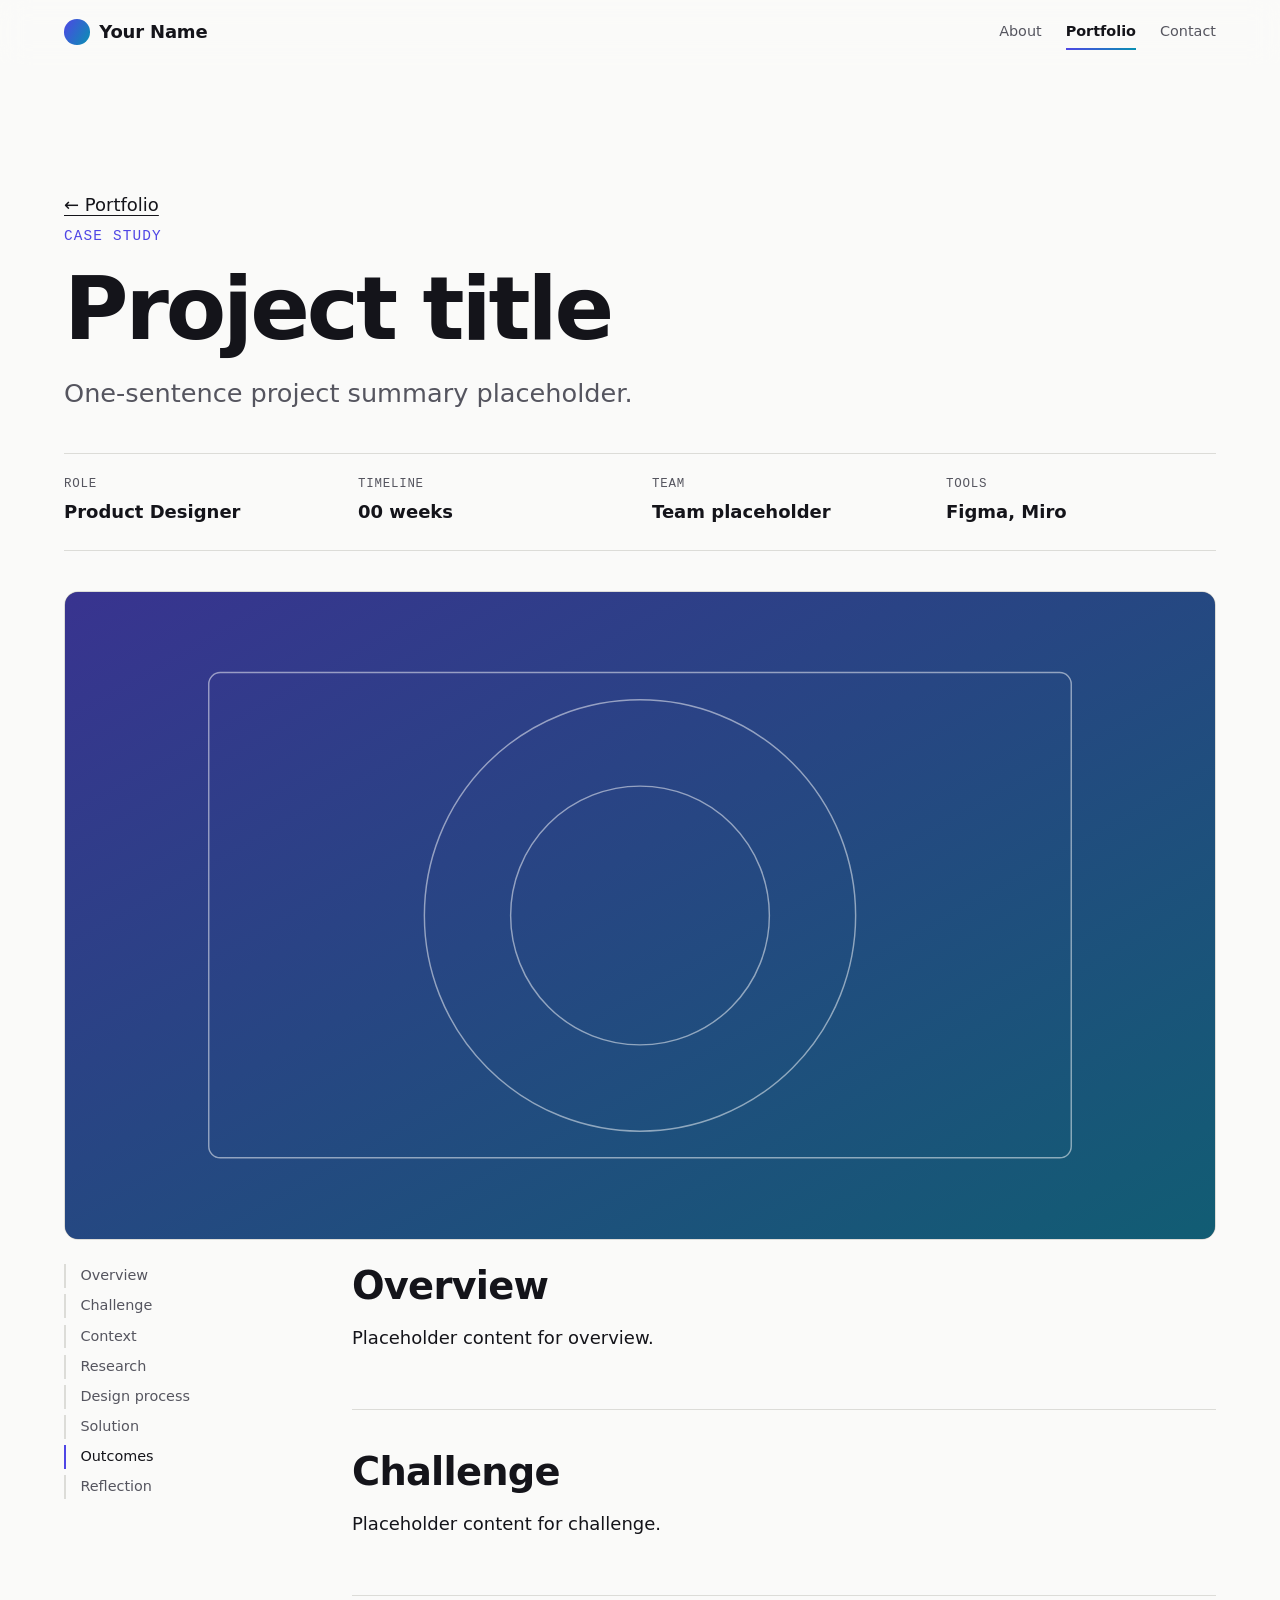
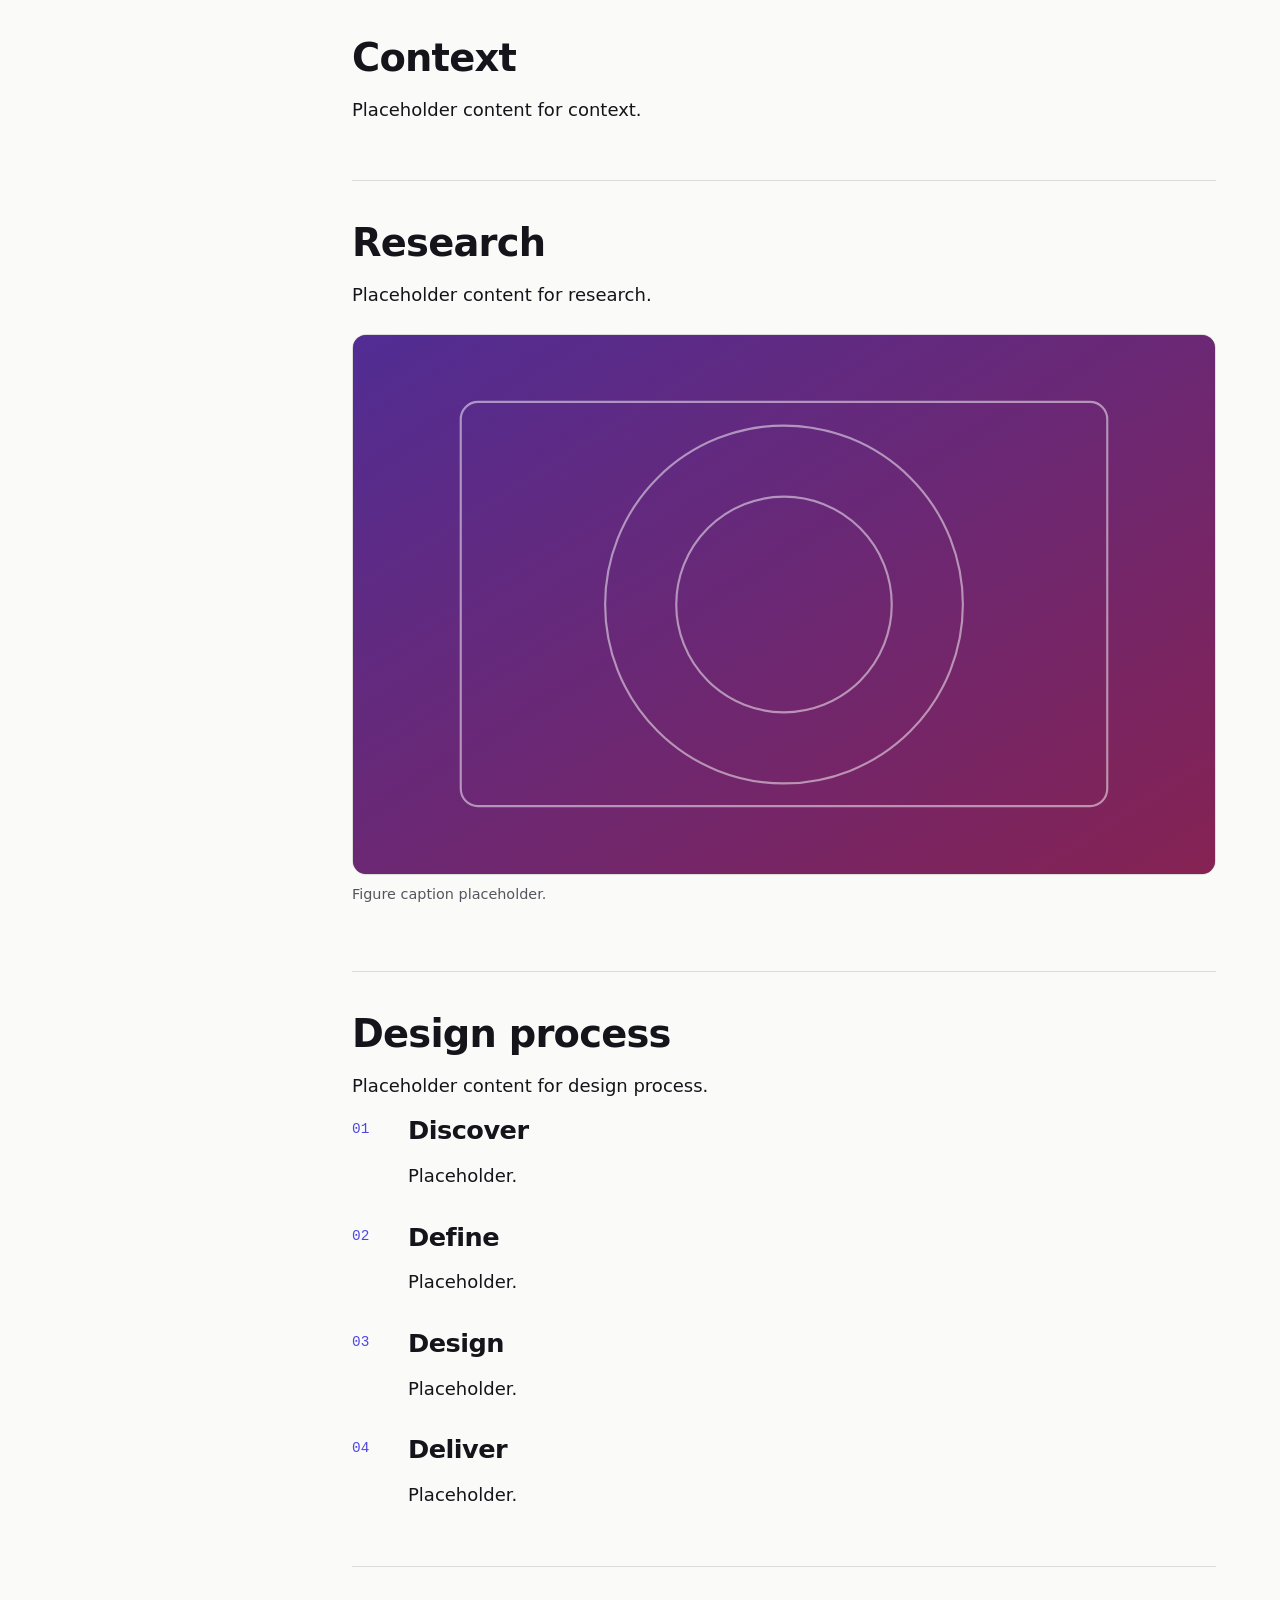
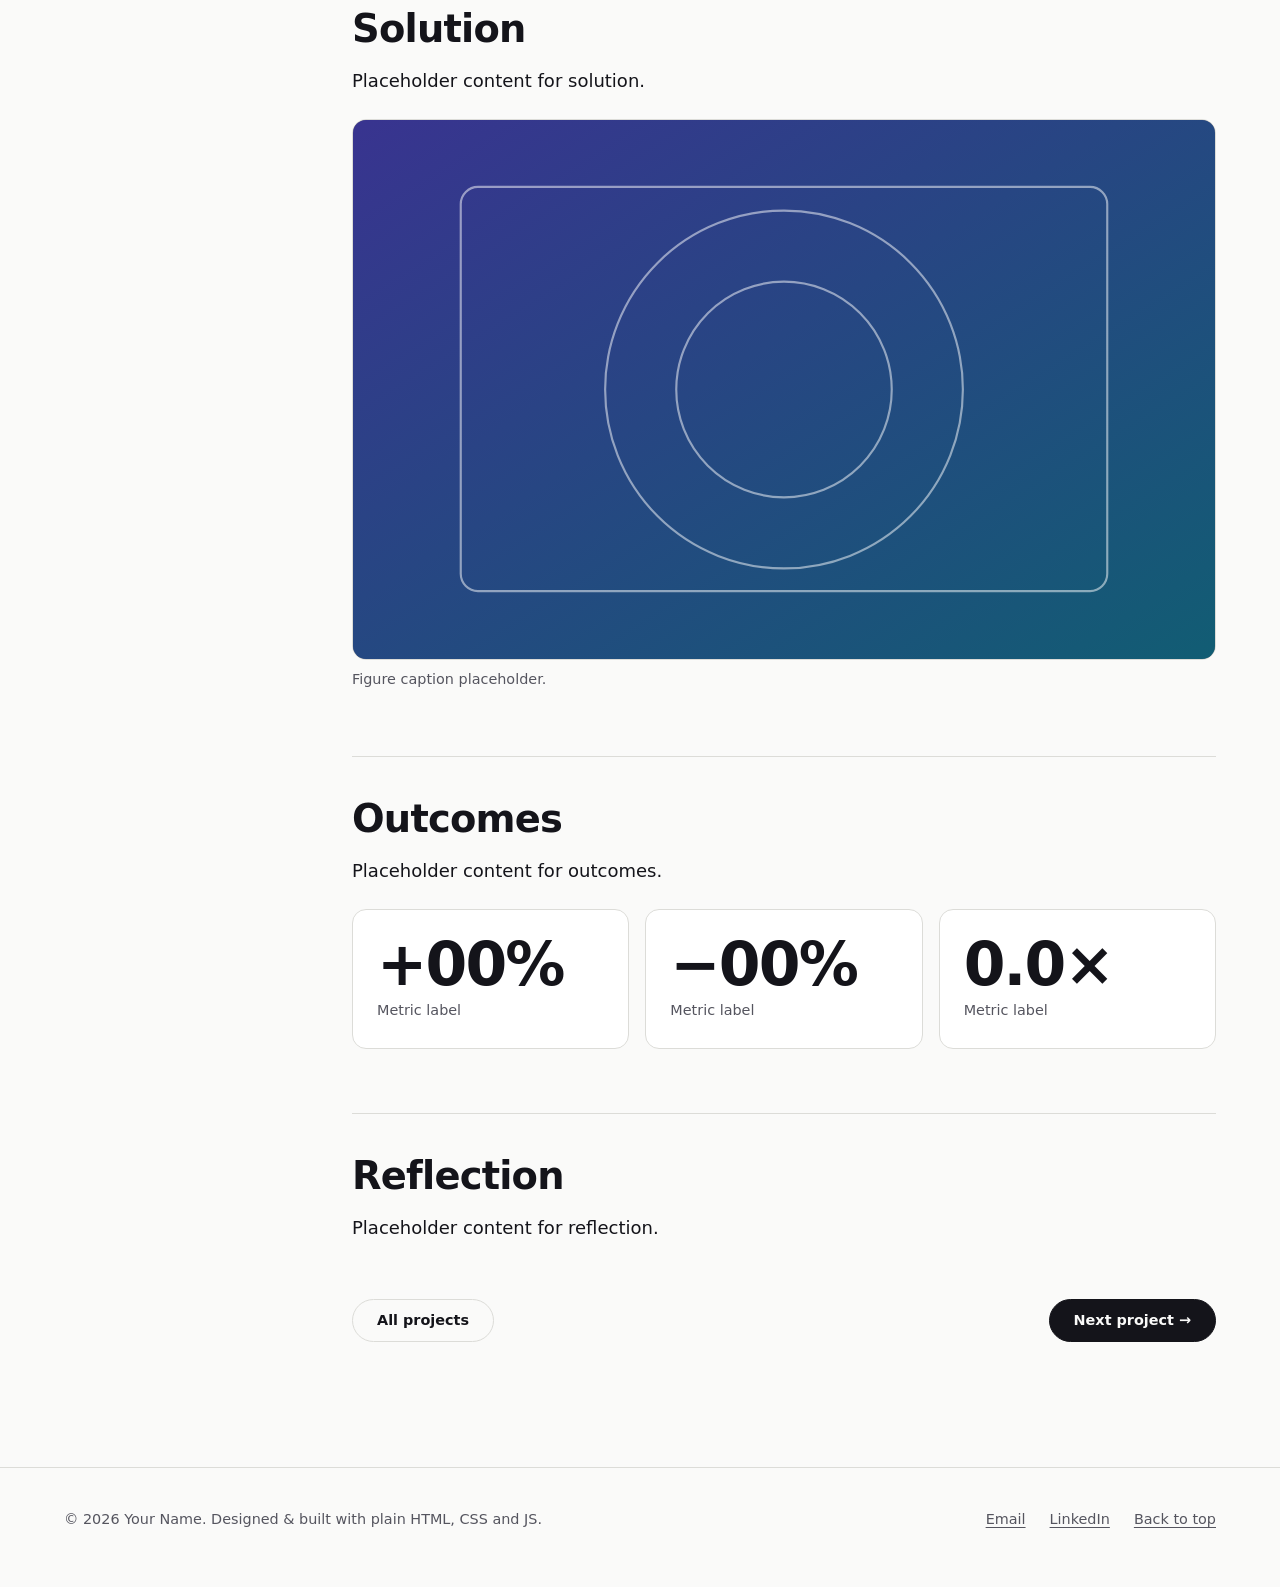
==== case-study.html @ 581527f4 "Add static UX portfolio: pages, design system, JS, placeholders Co-authored-by: orchestrators <34809" ====
<!DOCTYPE html>
<html lang="en">
<head>
  <meta charset="utf-8">
  <meta name="viewport" content="width=device-width, initial-scale=1">
  <title>Project Title — Case Study — Your Name</title>
  <meta name="description" content="Case study template: overview, challenge, context, research, design process, solution, outcomes and reflection.">
  <meta name="color-scheme" content="light dark">
  <meta property="og:type" content="website">
  <meta property="og:title" content="Project Title — Case Study — Your Name">
  <meta property="og:description" content="Case study template: overview, challenge, context, research, design process, solution, outcomes and reflection.">
  <meta property="og:image" content="assets/img/og-image.svg">
  <link rel="icon" href="assets/img/favicon.svg" type="image/svg+xml">
  <link rel="stylesheet" href="assets/css/styles.css">
  <script src="assets/js/main.js" defer></script>
</head>
<body>
  <a class="skip-link" href="#main">Skip to content</a>
  <header class="site-header">
    <div class="container site-header__inner">
      <a class="brand" href="index.html"><span class="brand__mark" aria-hidden="true"></span>Your Name</a>
      <button class="nav-toggle" type="button" aria-expanded="false" aria-controls="site-nav"><span class="nav-toggle__label">Menu</span></button>
      <nav class="site-nav" id="site-nav" aria-label="Primary">
        <ul>
          <li><a href="index.html">About</a></li>
          <li><a href="portfolio.html" aria-current="page">Portfolio</a></li>
          <li><a href="index.html#contact">Contact</a></li>
        </ul>
      </nav>
    </div>
  </header>
  <main id="main">
    <article class="section">
      <div class="container">
        <header>
          <nav aria-label="Breadcrumb"><a href="portfolio.html">&larr; Portfolio</a></nav>
          <span class="eyebrow">Case study</span>
          <h1>Project title</h1>
          <p class="lead">One-sentence project summary placeholder.</p>
          <dl class="cs-meta">
            <div><dt>Role</dt><dd>Product Designer</dd></div>
            <div><dt>Timeline</dt><dd>00 weeks</dd></div>
            <div><dt>Team</dt><dd>Team placeholder</dd></div>
            <div><dt>Tools</dt><dd>Figma, Miro</dd></div>
          </dl>
          <figure class="cs-figure"><img src="assets/img/placeholder-hero.svg" width="1600" height="900" alt="Placeholder hero image for the project"></figure>
        </header>
        <div class="cs-layout">
          <nav class="cs-toc" aria-label="On this page"><ol><li><a href="#overview">Overview</a></li><li><a href="#challenge">Challenge</a></li><li><a href="#context">Context</a></li><li><a href="#research">Research</a></li><li><a href="#process">Design process</a></li><li><a href="#solution">Solution</a></li><li><a href="#outcomes">Outcomes</a></li><li><a href="#reflection">Reflection</a></li></ol></nav>
          <div>
          <section class="cs-section" id="overview" aria-labelledby="overview-title" data-reveal>
            <h2 id="overview-title">Overview</h2>
            <p>Placeholder content for overview.</p>
            
          </section>
          <section class="cs-section" id="challenge" aria-labelledby="challenge-title" data-reveal>
            <h2 id="challenge-title">Challenge</h2>
            <p>Placeholder content for challenge.</p>
            
          </section>
          <section class="cs-section" id="context" aria-labelledby="context-title" data-reveal>
            <h2 id="context-title">Context</h2>
            <p>Placeholder content for context.</p>
            
          </section>
          <section class="cs-section" id="research" aria-labelledby="research-title" data-reveal>
            <h2 id="research-title">Research</h2>
            <p>Placeholder content for research.</p>
            <figure class="cs-figure"><img src="assets/img/placeholder-2.svg" width="800" height="500" alt="Placeholder research artefact" loading="lazy"><figcaption>Figure caption placeholder.</figcaption></figure>
          </section>
          <section class="cs-section" id="process" aria-labelledby="process-title" data-reveal>
            <h2 id="process-title">Design process</h2>
            <p>Placeholder content for design process.</p>
            <ol class="steps"><li><div><h3>Discover</h3><p>Placeholder.</p></div></li><li><div><h3>Define</h3><p>Placeholder.</p></div></li><li><div><h3>Design</h3><p>Placeholder.</p></div></li><li><div><h3>Deliver</h3><p>Placeholder.</p></div></li></ol>
          </section>
          <section class="cs-section" id="solution" aria-labelledby="solution-title" data-reveal>
            <h2 id="solution-title">Solution</h2>
            <p>Placeholder content for solution.</p>
            <figure class="cs-figure"><img src="assets/img/placeholder-1.svg" width="800" height="500" alt="Placeholder solution screens" loading="lazy"><figcaption>Figure caption placeholder.</figcaption></figure>
          </section>
          <section class="cs-section" id="outcomes" aria-labelledby="outcomes-title" data-reveal>
            <h2 id="outcomes-title">Outcomes</h2>
            <p>Placeholder content for outcomes.</p>
            <div class="stats"><div class="stat"><span class="stat__value">+00%</span><span class="stat__label">Metric label</span></div><div class="stat"><span class="stat__value">−00%</span><span class="stat__label">Metric label</span></div><div class="stat"><span class="stat__value">0.0×</span><span class="stat__label">Metric label</span></div></div>
          </section>
          <section class="cs-section" id="reflection" aria-labelledby="reflection-title" data-reveal>
            <h2 id="reflection-title">Reflection</h2>
            <p>Placeholder content for reflection.</p>
            
          </section>
            <nav class="pager" aria-label="Case study navigation">
              <a class="btn btn--ghost" href="portfolio.html">All projects</a>
              <a class="btn" href="case-study.html">Next project &rarr;</a>
            </nav>
          </div>
        </div>
      </div>
    </article>
  </main>

  <footer class="site-footer">
    <div class="container site-footer__inner">
      <p>&copy; <span data-year>2026</span> Your Name. Designed &amp; built with plain HTML, CSS and JS.</p>
      <ul>
        <li><a href="mailto:hello@example.com">Email</a></li>
        <li><a href="https://www.linkedin.com/">LinkedIn</a></li>
        <li><a href="#main">Back to top</a></li>
      </ul>
    </div>
  </footer>
</body>
</html>
---- assets/css/styles.css ----
/* ==========================================================================
   Design tokens
   ========================================================================== */
:root {
  color-scheme: light dark;
  --bg: #fafaf9;
  --surface: #ffffff;
  --surface-2: #f1f1ef;
  --text: #14141a;
  --text-muted: #55555f;
  --border: #dcdcd8;
  --accent: #4f46e5;
  --accent-2: #0891b2;
  --accent-contrast: #ffffff;
  --focus: #4f46e5;
  --gradient: linear-gradient(120deg, var(--accent), var(--accent-2));

  --font-sans: system-ui, -apple-system, "Segoe UI", Roboto, "Helvetica Neue", Arial, sans-serif;
  --font-mono: ui-monospace, SFMono-Regular, Menlo, Consolas, monospace;

  --step--1: clamp(0.83rem, 0.8rem + 0.15vw, 0.9rem);
  --step-0: clamp(1rem, 0.95rem + 0.25vw, 1.125rem);
  --step-1: clamp(1.25rem, 1.1rem + 0.7vw, 1.6rem);
  --step-2: clamp(1.6rem, 1.3rem + 1.4vw, 2.4rem);
  --step-3: clamp(2.1rem, 1.5rem + 3vw, 3.75rem);
  --step-4: clamp(2.6rem, 1.6rem + 5vw, 5.5rem);

  --space-1: 0.5rem;
  --space-2: 1rem;
  --space-3: 1.5rem;
  --space-4: 2.5rem;
  --space-5: 4rem;
  --space-6: clamp(4rem, 3rem + 6vw, 8rem);

  --radius: 14px;
  --container: 72rem;
  --measure: 65ch;
  --ease: cubic-bezier(0.22, 1, 0.36, 1);
  --shadow: 0 1px 2px rgb(0 0 0 / 0.05), 0 12px 32px -12px rgb(20 20 60 / 0.18);
}

@media (prefers-color-scheme: dark) {
  :root {
    --bg: #0c0c11;
    --surface: #15151c;
    --surface-2: #1d1d27;
    --text: #f1f1f5;
    --text-muted: #a8a8b5;
    --border: #2c2c38;
    --accent: #8b87ff;
    --accent-2: #38bdf8;
    --accent-contrast: #0c0c11;
    --focus: #a5a2ff;
    --shadow: 0 1px 2px rgb(0 0 0 / 0.4), 0 12px 32px -12px rgb(0 0 0 / 0.6);
  }
}

/* ==========================================================================
   Base
   ========================================================================== */
*, *::before, *::after { box-sizing: border-box; }
html { scroll-behavior: smooth; scroll-padding-top: 5rem; -webkit-text-size-adjust: 100%; }
body {
  margin: 0;
  font-family: var(--font-sans);
  font-size: var(--step-0);
  line-height: 1.65;
  color: var(--text);
  background: var(--bg);
  -webkit-font-smoothing: antialiased;
}
img, svg { max-width: 100%; height: auto; display: block; }
h1, h2, h3, h4 { line-height: 1.12; letter-spacing: -0.02em; margin: 0 0 var(--space-2); text-wrap: balance; }
h1 { font-size: var(--step-4); letter-spacing: -0.035em; }
h2 { font-size: var(--step-3); }
h3 { font-size: var(--step-1); }
p { margin: 0 0 var(--space-2); max-width: var(--measure); text-wrap: pretty; }
a { color: inherit; text-underline-offset: 0.2em; text-decoration-thickness: 1px; }
a:hover { color: var(--accent); }
ul, ol { padding: 0; margin: 0; list-style: none; }

:focus-visible { outline: 3px solid var(--focus); outline-offset: 3px; border-radius: 4px; }

.skip-link {
  position: absolute; left: var(--space-2); top: -4rem; z-index: 100;
  padding: 0.75rem 1rem; background: var(--text); color: var(--bg); border-radius: 8px;
  transition: top 0.2s var(--ease);
}
.skip-link:focus { top: var(--space-2); }

.visually-hidden {
  position: absolute !important; width: 1px; height: 1px; margin: -1px; padding: 0;
  overflow: hidden; clip: rect(0 0 0 0); white-space: nowrap; border: 0;
}

/* ==========================================================================
   Layout
   ========================================================================== */
.container { width: min(100% - 2.5rem, var(--container)); margin-inline: auto; }
.section { padding-block: var(--space-6); }
.section + .section { border-top: 1px solid var(--border); }
.section__head { margin-bottom: var(--space-4); }
.grid { display: grid; gap: var(--space-3); }
.grid--2 { grid-template-columns: repeat(auto-fit, minmax(min(100%, 20rem), 1fr)); }
.grid--3 { grid-template-columns: repeat(auto-fit, minmax(min(100%, 16rem), 1fr)); }
.stack > * + * { margin-top: var(--space-2); }
.eyebrow {
  display: inline-block; margin-bottom: var(--space-2);
  font: 500 var(--step--1)/1 var(--font-mono); letter-spacing: 0.08em; text-transform: uppercase;
  color: var(--accent);
}
.lead { font-size: var(--step-1); color: var(--text-muted); line-height: 1.5; }
.gradient-text { background: var(--gradient); -webkit-background-clip: text; background-clip: text; color: transparent; }

/* ==========================================================================
   Header / navigation
   ========================================================================== */
.site-header {
  position: sticky; top: 0; z-index: 50;
  background: color-mix(in srgb, var(--bg) 82%, transparent);
  backdrop-filter: blur(14px);
  border-bottom: 1px solid transparent;
  transition: border-color 0.3s;
}
.site-header.is-scrolled { border-bottom-color: var(--border); }
.site-header__inner { display: flex; align-items: center; justify-content: space-between; min-height: 4rem; gap: var(--space-2); }
.brand { display: inline-flex; align-items: center; gap: 0.6rem; font-weight: 650; text-decoration: none; letter-spacing: -0.01em; }
.brand__mark { width: 1.6rem; height: 1.6rem; border-radius: 50%; background: var(--gradient); }
.nav-toggle {
  display: inline-flex; align-items: center; gap: 0.5rem; padding: 0.5rem 0.9rem;
  font: inherit; font-size: var(--step--1); color: var(--text); background: transparent;
  border: 1px solid var(--border); border-radius: 999px; cursor: pointer;
}
.site-nav { display: none; position: absolute; inset: 100% 0 auto; padding: var(--space-2) 1.25rem var(--space-3); background: var(--bg); border-bottom: 1px solid var(--border); }
.site-nav.is-open { display: block; }
.site-nav ul { display: grid; gap: 0.25rem; }
.site-nav a { display: block; padding: 0.6rem 0; text-decoration: none; color: var(--text-muted); }
.site-nav a:hover, .site-nav a[aria-current="page"] { color: var(--text); }
.site-nav a[aria-current="page"] { font-weight: 600; }

@media (min-width: 48rem) {
  .nav-toggle { display: none; }
  .site-nav { display: block; position: static; padding: 0; background: none; border: 0; }
  .site-nav ul { display: flex; gap: var(--space-3); }
  .site-nav a { position: relative; padding: 0.25rem 0; font-size: var(--step--1); }
  .site-nav a::after {
    content: ""; position: absolute; left: 0; right: 0; bottom: -2px; height: 2px;
    background: var(--gradient); transform: scaleX(0); transform-origin: left; transition: transform 0.35s var(--ease);
  }
  .site-nav a:hover::after, .site-nav a[aria-current="page"]::after { transform: scaleX(1); }
}

/* ==========================================================================
   Buttons, tags, cards
   ========================================================================== */
.btn {
  display: inline-flex; align-items: center; gap: 0.5rem; padding: 0.85rem 1.5rem;
  font: 600 var(--step--1)/1 var(--font-sans); text-decoration: none; cursor: pointer;
  border: 1px solid var(--text); border-radius: 999px; color: var(--bg); background: var(--text);
  transition: transform 0.25s var(--ease), background 0.25s, color 0.25s, border-color 0.25s;
}
.btn:hover { transform: translateY(-2px); background: var(--accent); border-color: var(--accent); color: var(--accent-contrast); }
.btn--ghost { background: transparent; color: var(--text); border-color: var(--border); }
.btn--ghost:hover { background: transparent; color: var(--accent); border-color: var(--accent); }
.btn-row { display: flex; flex-wrap: wrap; gap: var(--space-2); margin-top: var(--space-3); }

.tags { display: flex; flex-wrap: wrap; gap: 0.5rem; }
.tag {
  padding: 0.3rem 0.75rem; font: 500 0.78rem/1.2 var(--font-mono);
  color: var(--text-muted); background: var(--surface-2); border-radius: 999px;
}

.card {
  display: flex; flex-direction: column; overflow: hidden; background: var(--surface);
  border: 1px solid var(--border); border-radius: var(--radius);
  transition: transform 0.4s var(--ease), box-shadow 0.4s var(--ease), border-color 0.3s;
}
.card:hover, .card:focus-within { transform: translateY(-4px); box-shadow: var(--shadow); border-color: var(--accent); }
.card__media { overflow: hidden; aspect-ratio: 16 / 10; background: var(--surface-2); }
.card__media img { width: 100%; height: 100%; object-fit: cover; transition: transform 0.6s var(--ease); }
.card:hover .card__media img { transform: scale(1.04); }
.card__body { display: flex; flex-direction: column; flex: 1; gap: var(--space-1); padding: var(--space-3); }
.card__body p { color: var(--text-muted); font-size: var(--step--1); margin: 0; }
.card__title { margin: 0; font-size: var(--step-1); }
.card__link { text-decoration: none; }
.card__link::after { content: ""; position: absolute; inset: 0; } /* whole card clickable */
.card { position: relative; }
.card__meta { font: 500 0.78rem/1 var(--font-mono); color: var(--text-muted); text-transform: uppercase; letter-spacing: 0.06em; }
.card .tags { margin-top: auto; padding-top: var(--space-2); }

/* ==========================================================================
   Hero
   ========================================================================== */
.hero { position: relative; padding-block: var(--space-6) var(--space-5); overflow: hidden; }
.hero::before {
  content: ""; position: absolute; z-index: -1; width: 40rem; height: 40rem; right: -12rem; top: -14rem;
  background: radial-gradient(closest-side, color-mix(in srgb, var(--accent) 28%, transparent), transparent);
  animation: drift 14s ease-in-out infinite alternate;
}
.hero__grid { display: grid; gap: var(--space-4); align-items: center; }
.hero__portrait { border-radius: var(--radius); border: 1px solid var(--border); overflow: hidden; max-width: 22rem; }
.status { display: inline-flex; align-items: center; gap: 0.6rem; font-size: var(--step--1); color: var(--text-muted); }
.status::before { content: ""; width: 0.55rem; height: 0.55rem; border-radius: 50%; background: #22c55e; animation: pulse 2.4s ease-out infinite; }
@media (min-width: 56rem) { .hero__grid { grid-template-columns: 1.6fr 1fr; } }

@keyframes drift { to { transform: translate(-3rem, 3rem) scale(1.1); } }
@keyframes pulse { 0% { box-shadow: 0 0 0 0 rgb(34 197 94 / 0.5); } 100% { box-shadow: 0 0 0 0.7rem rgb(34 197 94 / 0); } }

/* ==========================================================================
   Resume / timeline
   ========================================================================== */
.timeline { border-left: 1px solid var(--border); margin-left: 0.4rem; }
.timeline__item { position: relative; padding: 0 0 var(--space-4) var(--space-3); }
.timeline__item::before {
  content: ""; position: absolute; left: -0.36rem; top: 0.6rem; width: 0.7rem; height: 0.7rem;
  border-radius: 50%; background: var(--bg); border: 2px solid var(--accent);
}
.timeline__date { font: 500 var(--step--1)/1.4 var(--font-mono); color: var(--text-muted); }
.timeline__item h3 { margin: 0.25rem 0; }
.split { display: grid; gap: var(--space-3); }
@media (min-width: 56rem) { .split { grid-template-columns: 1fr 2fr; gap: var(--space-5); } .split__head { position: sticky; top: 6rem; align-self: start; } }
.skill-list { display: grid; gap: var(--space-2); }
.skill-list dt { font-weight: 600; }
.skill-list dd { margin: 0.25rem 0 0; color: var(--text-muted); }

/* ==========================================================================
   Filters (portfolio)
   ========================================================================== */
.filters { display: flex; flex-wrap: wrap; gap: 0.5rem; margin-bottom: var(--space-4); }
.filter {
  padding: 0.5rem 1rem; font: inherit; font-size: var(--step--1); color: var(--text);
  background: transparent; border: 1px solid var(--border); border-radius: 999px; cursor: pointer;
  transition: background 0.25s, color 0.25s, border-color 0.25s;
}
.filter:hover { border-color: var(--accent); }
.filter[aria-pressed="true"] { background: var(--text); color: var(--bg); border-color: var(--text); }
[hidden] { display: none !important; }

/* ==========================================================================
   Case study
   ========================================================================== */
.cs-meta { display: grid; gap: var(--space-3); grid-template-columns: repeat(auto-fit, minmax(10rem, 1fr)); margin-block: var(--space-4); padding-block: var(--space-3); border-block: 1px solid var(--border); }
.cs-meta dt { font: 500 0.78rem/1 var(--font-mono); text-transform: uppercase; letter-spacing: 0.06em; color: var(--text-muted); margin-bottom: 0.4rem; }
.cs-meta dd { margin: 0; font-weight: 600; }
.cs-layout { display: grid; gap: var(--space-4); }
.cs-toc { font-size: var(--step--1); }
.cs-toc ol { display: grid; gap: 0.4rem; }
.cs-toc a { display: block; padding-left: 0.9rem; border-left: 2px solid var(--border); text-decoration: none; color: var(--text-muted); transition: color 0.2s, border-color 0.2s; }
.cs-toc a:hover, .cs-toc a.is-active { color: var(--text); border-left-color: var(--accent); }
.cs-section { padding-block: var(--space-4); border-top: 1px solid var(--border); }
.cs-section:first-child { border-top: 0; padding-top: 0; }
.cs-section h2 { font-size: var(--step-2); }
.cs-figure { margin: var(--space-3) 0; }
.cs-figure img { border-radius: var(--radius); border: 1px solid var(--border); width: 100%; }
.cs-figure figcaption { margin-top: 0.5rem; font-size: var(--step--1); color: var(--text-muted); }
.stats { display: grid; gap: var(--space-2); grid-template-columns: repeat(auto-fit, minmax(10rem, 1fr)); margin-block: var(--space-3); }
.stat { padding: var(--space-3); background: var(--surface); border: 1px solid var(--border); border-radius: var(--radius); }
.stat__value { display: block; font-size: var(--step-3); font-weight: 700; letter-spacing: -0.03em; line-height: 1; }
.stat__label { font-size: var(--step--1); color: var(--text-muted); }
.steps { counter-reset: step; display: grid; gap: var(--space-2); }
.steps li { counter-increment: step; display: grid; grid-template-columns: 2.5rem 1fr; gap: var(--space-2); }
.steps li::before { content: counter(step, decimal-leading-zero); font: 500 var(--step--1)/1.9 var(--font-mono); color: var(--accent); }
.pager { display: flex; justify-content: space-between; gap: var(--space-2); flex-wrap: wrap; }
@media (min-width: 64rem) {
  .cs-layout { grid-template-columns: 14rem minmax(0, 1fr); gap: var(--space-5); }
  .cs-toc { position: sticky; top: 6rem; align-self: start; }
}

/* ==========================================================================
   Footer
   ========================================================================== */
.site-footer { padding-block: var(--space-4); border-top: 1px solid var(--border); font-size: var(--step--1); color: var(--text-muted); }
.site-footer__inner { display: flex; flex-wrap: wrap; justify-content: space-between; gap: var(--space-2); }
.site-footer ul { display: flex; gap: var(--space-3); flex-wrap: wrap; }

/* ==========================================================================
   Motion
   ========================================================================== */
.js [data-reveal] { opacity: 0; transform: translateY(1.25rem); transition: opacity 0.8s var(--ease), transform 0.8s var(--ease); transition-delay: var(--delay, 0ms); }
.js [data-reveal].is-visible { opacity: 1; transform: none; }

@media (prefers-reduced-motion: reduce) {
  html { scroll-behavior: auto; }
  *, *::before, *::after { animation: none !important; transition-duration: 0.01ms !important; transition-delay: 0ms !important; }
  .js [data-reveal] { opacity: 1; transform: none; }
}

@media (forced-colors: active) {
  .btn, .filter, .tag, .card { border: 1px solid CanvasText; }
}

@media print {
  .site-header, .site-footer, .btn-row, .nav-toggle { display: none; }
  body { background: #fff; color: #000; }
}
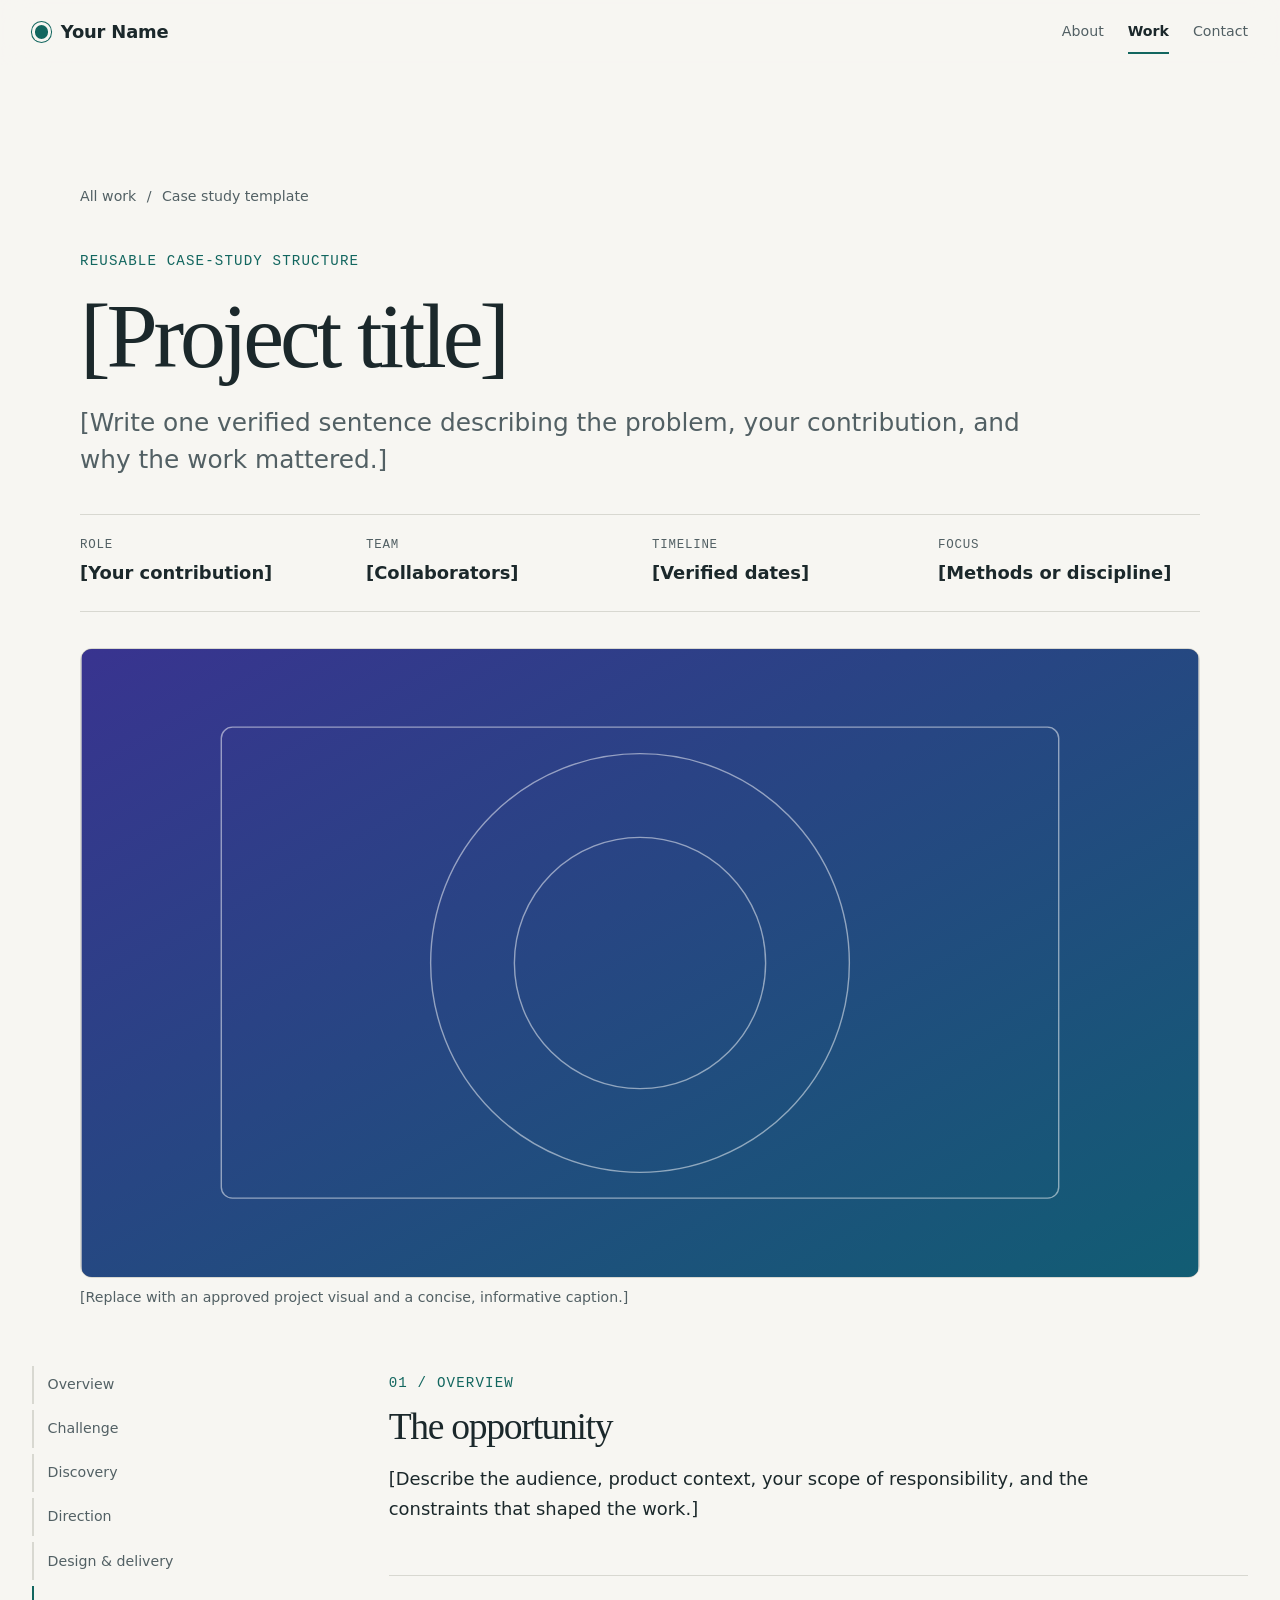
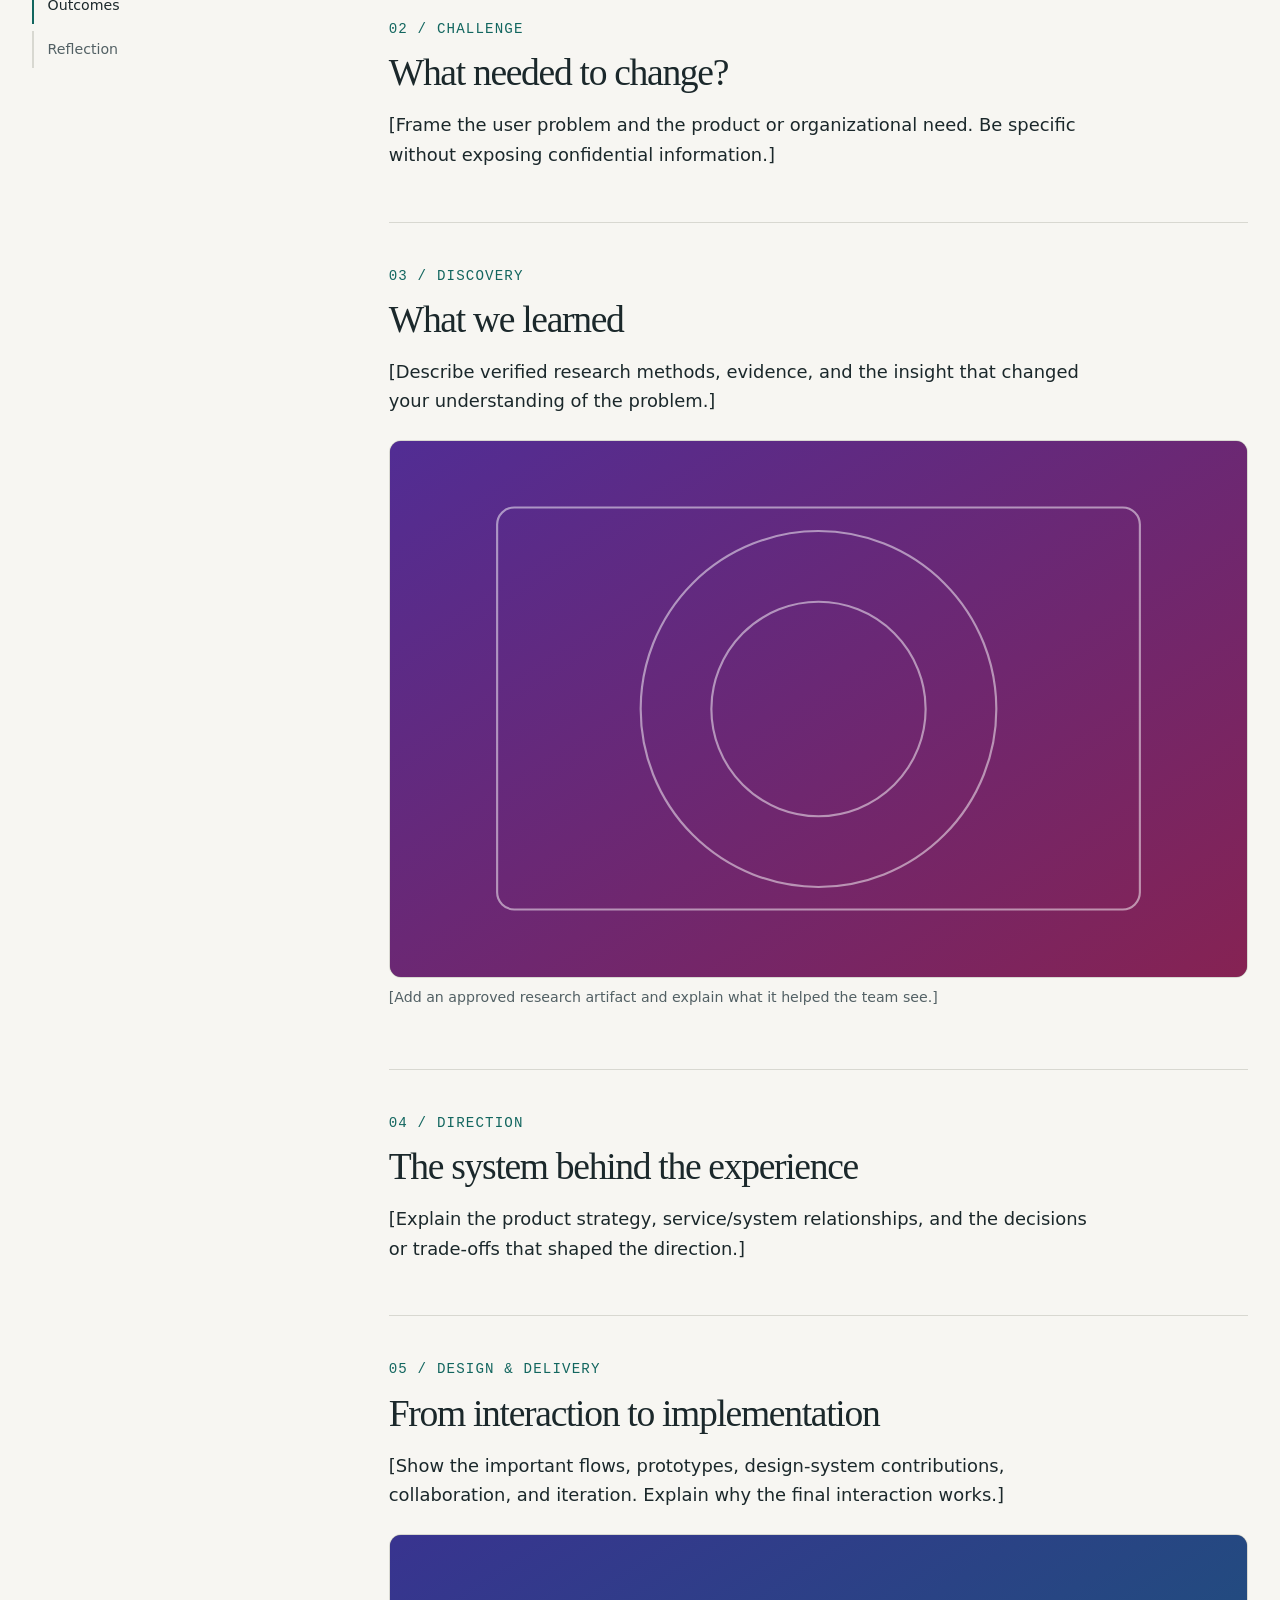
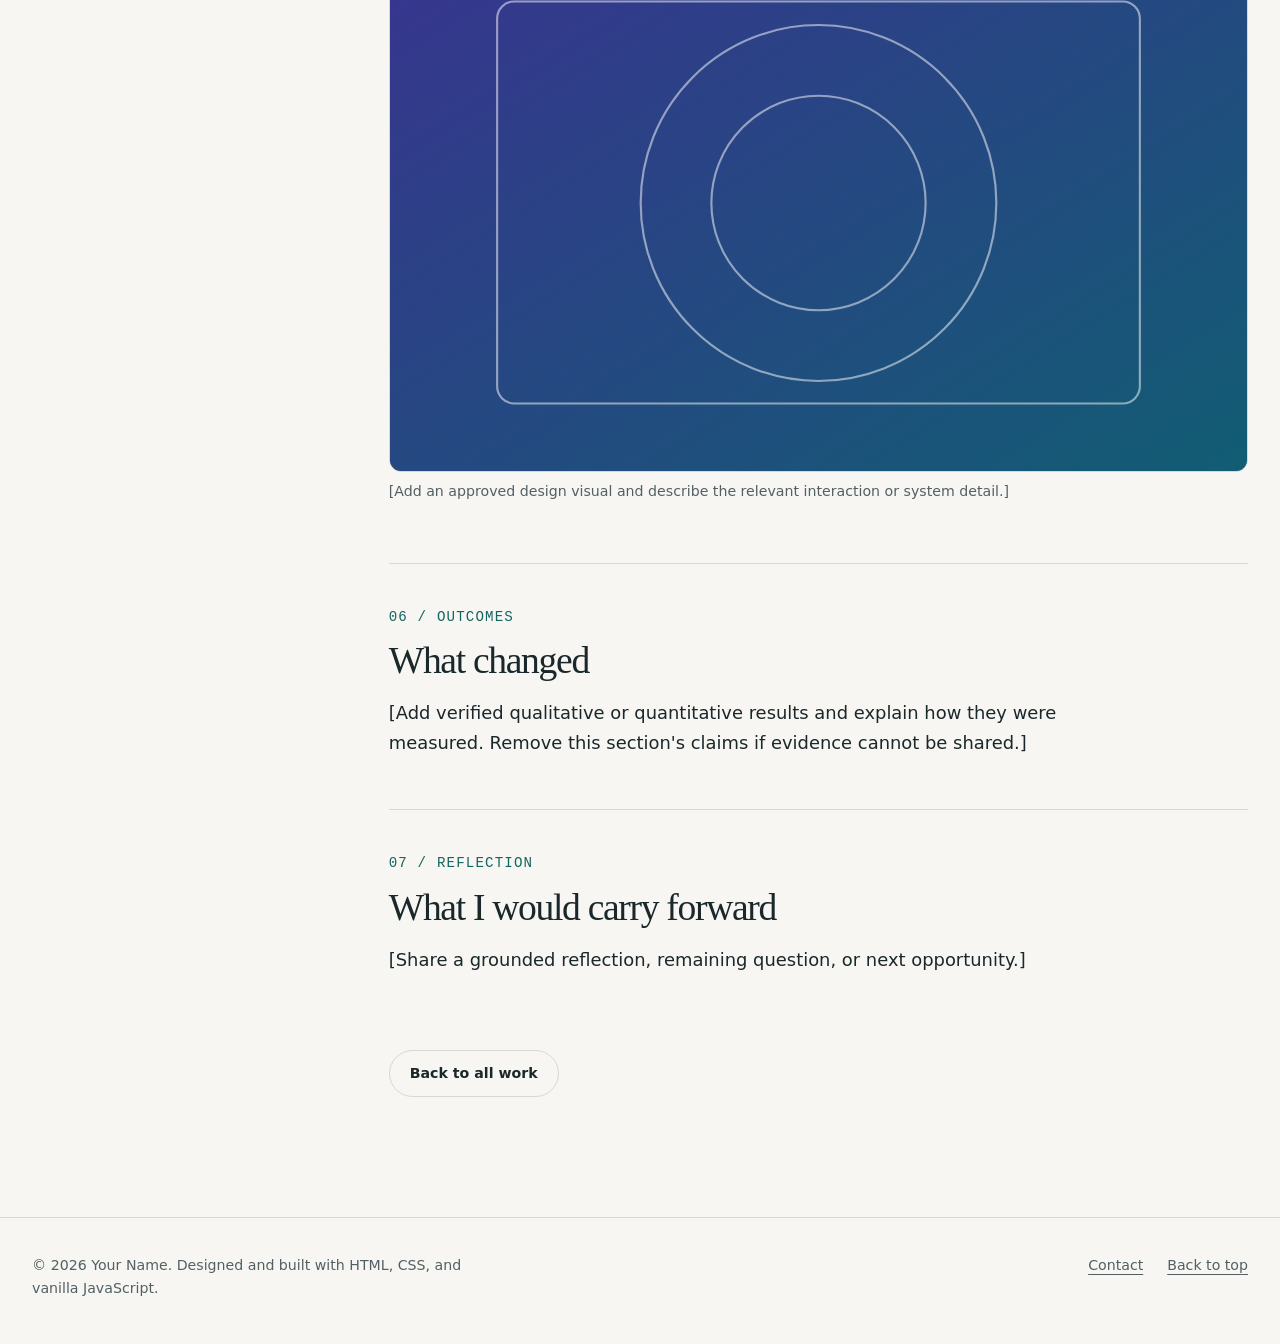
==== commit 50dfd294: "Finalize portfolio implementation and QA" ====
--- a/case-study.html
+++ b/case-study.html
@@ -3,12 +3,12 @@
 <head>
   <meta charset="utf-8">
   <meta name="viewport" content="width=device-width, initial-scale=1">
-  <title>Project Title — Case Study — Your Name</title>
-  <meta name="description" content="Case study template: overview, challenge, context, research, design process, solution, outcomes and reflection.">
+  <title>Case Study Template | Your Name</title>
+  <meta name="description" content="A reusable case-study structure for product design context, research, decisions, outcomes, and reflection.">
   <meta name="color-scheme" content="light dark">
   <meta property="og:type" content="website">
-  <meta property="og:title" content="Project Title — Case Study — Your Name">
-  <meta property="og:description" content="Case study template: overview, challenge, context, research, design process, solution, outcomes and reflection.">
+  <meta property="og:title" content="Case Study Template | Your Name">
+  <meta property="og:description" content="A reusable case-study structure for product design context, research, decisions, outcomes, and reflection.">
   <meta property="og:image" content="assets/img/og-image.svg">
   <link rel="icon" href="assets/img/favicon.svg" type="image/svg+xml">
   <link rel="stylesheet" href="assets/css/styles.css">
@@ -19,78 +19,101 @@
   <header class="site-header">
     <div class="container site-header__inner">
       <a class="brand" href="index.html"><span class="brand__mark" aria-hidden="true"></span>Your Name</a>
-      <button class="nav-toggle" type="button" aria-expanded="false" aria-controls="site-nav"><span class="nav-toggle__label">Menu</span></button>
+      <button class="nav-toggle" type="button" aria-expanded="false" aria-controls="site-nav">
+        <span class="nav-toggle__label">Menu</span>
+      </button>
       <nav class="site-nav" id="site-nav" aria-label="Primary">
         <ul>
           <li><a href="index.html">About</a></li>
-          <li><a href="portfolio.html" aria-current="page">Portfolio</a></li>
+          <li><a href="portfolio.html" aria-current="location">Work</a></li>
           <li><a href="index.html#contact">Contact</a></li>
         </ul>
       </nav>
     </div>
   </header>
+
   <main id="main">
-    <article class="section">
+    <article class="section case-study">
       <div class="container">
-        <header>
-          <nav aria-label="Breadcrumb"><a href="portfolio.html">&larr; Portfolio</a></nav>
-          <span class="eyebrow">Case study</span>
-          <h1>Project title</h1>
-          <p class="lead">One-sentence project summary placeholder.</p>
+        <header class="cs-header">
+          <nav class="breadcrumbs" aria-label="Breadcrumb">
+            <a href="portfolio.html">All work</a>
+            <span aria-hidden="true">/</span>
+            <span aria-current="page">Case study template</span>
+          </nav>
+          <span class="eyebrow">Reusable case-study structure</span>
+          <h1>[Project title]</h1>
+          <p class="lead">[Write one verified sentence describing the problem, your contribution, and why the work mattered.]</p>
           <dl class="cs-meta">
-            <div><dt>Role</dt><dd>Product Designer</dd></div>
-            <div><dt>Timeline</dt><dd>00 weeks</dd></div>
-            <div><dt>Team</dt><dd>Team placeholder</dd></div>
-            <div><dt>Tools</dt><dd>Figma, Miro</dd></div>
+            <div><dt>Role</dt><dd>[Your contribution]</dd></div>
+            <div><dt>Team</dt><dd>[Collaborators]</dd></div>
+            <div><dt>Timeline</dt><dd>[Verified dates]</dd></div>
+            <div><dt>Focus</dt><dd>[Methods or discipline]</dd></div>
           </dl>
-          <figure class="cs-figure"><img src="assets/img/placeholder-hero.svg" width="1600" height="900" alt="Placeholder hero image for the project"></figure>
+          <figure class="cs-figure cs-hero">
+            <img src="assets/img/placeholder-hero.svg" width="1600" height="900" alt="" fetchpriority="high">
+            <figcaption>[Replace with an approved project visual and a concise, informative caption.]</figcaption>
+          </figure>
         </header>
+
         <div class="cs-layout">
-          <nav class="cs-toc" aria-label="On this page"><ol><li><a href="#overview">Overview</a></li><li><a href="#challenge">Challenge</a></li><li><a href="#context">Context</a></li><li><a href="#research">Research</a></li><li><a href="#process">Design process</a></li><li><a href="#solution">Solution</a></li><li><a href="#outcomes">Outcomes</a></li><li><a href="#reflection">Reflection</a></li></ol></nav>
-          <div>
-          <section class="cs-section" id="overview" aria-labelledby="overview-title" data-reveal>
-            <h2 id="overview-title">Overview</h2>
-            <p>Placeholder content for overview.</p>
-            
-          </section>
-          <section class="cs-section" id="challenge" aria-labelledby="challenge-title" data-reveal>
-            <h2 id="challenge-title">Challenge</h2>
-            <p>Placeholder content for challenge.</p>
-            
-          </section>
-          <section class="cs-section" id="context" aria-labelledby="context-title" data-reveal>
-            <h2 id="context-title">Context</h2>
-            <p>Placeholder content for context.</p>
-            
-          </section>
-          <section class="cs-section" id="research" aria-labelledby="research-title" data-reveal>
-            <h2 id="research-title">Research</h2>
-            <p>Placeholder content for research.</p>
-            <figure class="cs-figure"><img src="assets/img/placeholder-2.svg" width="800" height="500" alt="Placeholder research artefact" loading="lazy"><figcaption>Figure caption placeholder.</figcaption></figure>
-          </section>
-          <section class="cs-section" id="process" aria-labelledby="process-title" data-reveal>
-            <h2 id="process-title">Design process</h2>
-            <p>Placeholder content for design process.</p>
-            <ol class="steps"><li><div><h3>Discover</h3><p>Placeholder.</p></div></li><li><div><h3>Define</h3><p>Placeholder.</p></div></li><li><div><h3>Design</h3><p>Placeholder.</p></div></li><li><div><h3>Deliver</h3><p>Placeholder.</p></div></li></ol>
-          </section>
-          <section class="cs-section" id="solution" aria-labelledby="solution-title" data-reveal>
-            <h2 id="solution-title">Solution</h2>
-            <p>Placeholder content for solution.</p>
-            <figure class="cs-figure"><img src="assets/img/placeholder-1.svg" width="800" height="500" alt="Placeholder solution screens" loading="lazy"><figcaption>Figure caption placeholder.</figcaption></figure>
-          </section>
-          <section class="cs-section" id="outcomes" aria-labelledby="outcomes-title" data-reveal>
-            <h2 id="outcomes-title">Outcomes</h2>
-            <p>Placeholder content for outcomes.</p>
-            <div class="stats"><div class="stat"><span class="stat__value">+00%</span><span class="stat__label">Metric label</span></div><div class="stat"><span class="stat__value">−00%</span><span class="stat__label">Metric label</span></div><div class="stat"><span class="stat__value">0.0×</span><span class="stat__label">Metric label</span></div></div>
-          </section>
-          <section class="cs-section" id="reflection" aria-labelledby="reflection-title" data-reveal>
-            <h2 id="reflection-title">Reflection</h2>
-            <p>Placeholder content for reflection.</p>
-            
-          </section>
+          <nav class="cs-toc" aria-label="On this page">
+            <ol>
+              <li><a href="#overview">Overview</a></li>
+              <li><a href="#challenge">Challenge</a></li>
+              <li><a href="#discovery">Discovery</a></li>
+              <li><a href="#direction">Direction</a></li>
+              <li><a href="#design">Design &amp; delivery</a></li>
+              <li><a href="#outcomes">Outcomes</a></li>
+              <li><a href="#reflection">Reflection</a></li>
+            </ol>
+          </nav>
+          <div class="cs-content">
+            <section class="cs-section" id="overview" aria-labelledby="overview-title" data-reveal>
+              <span class="eyebrow">01 / Overview</span>
+              <h2 id="overview-title">The opportunity</h2>
+              <p>[Describe the audience, product context, your scope of responsibility, and the constraints that shaped the work.]</p>
+            </section>
+            <section class="cs-section" id="challenge" aria-labelledby="challenge-title" data-reveal>
+              <span class="eyebrow">02 / Challenge</span>
+              <h2 id="challenge-title">What needed to change?</h2>
+              <p>[Frame the user problem and the product or organizational need. Be specific without exposing confidential information.]</p>
+            </section>
+            <section class="cs-section" id="discovery" aria-labelledby="discovery-title" data-reveal>
+              <span class="eyebrow">03 / Discovery</span>
+              <h2 id="discovery-title">What we learned</h2>
+              <p>[Describe verified research methods, evidence, and the insight that changed your understanding of the problem.]</p>
+              <figure class="cs-figure">
+                <img src="assets/img/placeholder-2.svg" width="800" height="500" alt="" loading="lazy">
+                <figcaption>[Add an approved research artifact and explain what it helped the team see.]</figcaption>
+              </figure>
+            </section>
+            <section class="cs-section" id="direction" aria-labelledby="direction-title" data-reveal>
+              <span class="eyebrow">04 / Direction</span>
+              <h2 id="direction-title">The system behind the experience</h2>
+              <p>[Explain the product strategy, service/system relationships, and the decisions or trade-offs that shaped the direction.]</p>
+            </section>
+            <section class="cs-section" id="design" aria-labelledby="design-title" data-reveal>
+              <span class="eyebrow">05 / Design &amp; delivery</span>
+              <h2 id="design-title">From interaction to implementation</h2>
+              <p>[Show the important flows, prototypes, design-system contributions, collaboration, and iteration. Explain why the final interaction works.]</p>
+              <figure class="cs-figure">
+                <img src="assets/img/placeholder-1.svg" width="800" height="500" alt="" loading="lazy">
+                <figcaption>[Add an approved design visual and describe the relevant interaction or system detail.]</figcaption>
+              </figure>
+            </section>
+            <section class="cs-section" id="outcomes" aria-labelledby="outcomes-title" data-reveal>
+              <span class="eyebrow">06 / Outcomes</span>
+              <h2 id="outcomes-title">What changed</h2>
+              <p>[Add verified qualitative or quantitative results and explain how they were measured. Remove this section's claims if evidence cannot be shared.]</p>
+            </section>
+            <section class="cs-section" id="reflection" aria-labelledby="reflection-title" data-reveal>
+              <span class="eyebrow">07 / Reflection</span>
+              <h2 id="reflection-title">What I would carry forward</h2>
+              <p>[Share a grounded reflection, remaining question, or next opportunity.]</p>
+            </section>
             <nav class="pager" aria-label="Case study navigation">
-              <a class="btn btn--ghost" href="portfolio.html">All projects</a>
-              <a class="btn" href="case-study.html">Next project &rarr;</a>
+              <a class="btn btn--ghost" href="portfolio.html">Back to all work</a>
             </nav>
           </div>
         </div>
@@ -100,10 +123,9 @@
 
   <footer class="site-footer">
     <div class="container site-footer__inner">
-      <p>&copy; <span data-year>2026</span> Your Name. Designed &amp; built with plain HTML, CSS and JS.</p>
+      <p>&copy; <span data-year>2026</span> Your Name. Designed and built with HTML, CSS, and vanilla JavaScript.</p>
       <ul>
-        <li><a href="mailto:hello@example.com">Email</a></li>
-        <li><a href="https://www.linkedin.com/">LinkedIn</a></li>
+        <li><a href="index.html#contact">Contact</a></li>
         <li><a href="#main">Back to top</a></li>
       </ul>
     </div>
--- a/assets/css/styles.css
+++ b/assets/css/styles.css
@@ -2,56 +2,55 @@
    Design tokens
    ========================================================================== */
 :root {
-  color-scheme: light dark;
-  --bg: #fafaf9;
-  --surface: #ffffff;
-  --surface-2: #f1f1ef;
-  --text: #14141a;
-  --text-muted: #55555f;
-  --border: #dcdcd8;
-  --accent: #4f46e5;
-  --accent-2: #0891b2;
+  color-scheme: light;
+  --bg: #f7f6f2;
+  --surface: #fffefa;
+  --surface-2: #eeede7;
+  --text: #1b282b;
+  --text-muted: #526064;
+  --border: #d8d8d1;
+  --accent: #12665f;
   --accent-contrast: #ffffff;
-  --focus: #4f46e5;
-  --gradient: linear-gradient(120deg, var(--accent), var(--accent-2));
+  --focus: #155eef;
 
   --font-sans: system-ui, -apple-system, "Segoe UI", Roboto, "Helvetica Neue", Arial, sans-serif;
+  --font-display: "Iowan Old Style", "Palatino Linotype", "Book Antiqua", Georgia, serif;
   --font-mono: ui-monospace, SFMono-Regular, Menlo, Consolas, monospace;
 
-  --step--1: clamp(0.83rem, 0.8rem + 0.15vw, 0.9rem);
-  --step-0: clamp(1rem, 0.95rem + 0.25vw, 1.125rem);
-  --step-1: clamp(1.25rem, 1.1rem + 0.7vw, 1.6rem);
-  --step-2: clamp(1.6rem, 1.3rem + 1.4vw, 2.4rem);
-  --step-3: clamp(2.1rem, 1.5rem + 3vw, 3.75rem);
-  --step-4: clamp(2.6rem, 1.6rem + 5vw, 5.5rem);
+  --step--1: clamp(0.82rem, 0.79rem + 0.12vw, 0.9rem);
+  --step-0: clamp(1rem, 0.96rem + 0.2vw, 1.125rem);
+  --step-1: clamp(1.2rem, 1.08rem + 0.65vw, 1.55rem);
+  --step-2: clamp(1.6rem, 1.3rem + 1.35vw, 2.35rem);
+  --step-3: clamp(2.15rem, 1.6rem + 2.8vw, 3.75rem);
+  --step-4: clamp(3rem, 1.8rem + 5vw, 5.75rem);
 
   --space-1: 0.5rem;
   --space-2: 1rem;
   --space-3: 1.5rem;
-  --space-4: 2.5rem;
-  --space-5: 4rem;
-  --space-6: clamp(4rem, 3rem + 6vw, 8rem);
-
-  --radius: 14px;
-  --container: 72rem;
-  --measure: 65ch;
+  --space-4: 2.25rem;
+  --space-5: 3.5rem;
+  --space-6: clamp(4.5rem, 3.5rem + 5vw, 7.5rem);
+
+  --radius: 12px;
+  --container: 76rem;
+  --measure: 62ch;
   --ease: cubic-bezier(0.22, 1, 0.36, 1);
-  --shadow: 0 1px 2px rgb(0 0 0 / 0.05), 0 12px 32px -12px rgb(20 20 60 / 0.18);
+  --shadow: 0 1px 2px rgb(27 40 43 / 0.04), 0 16px 40px -20px rgb(27 40 43 / 0.24);
 }
 
 @media (prefers-color-scheme: dark) {
   :root {
-    --bg: #0c0c11;
-    --surface: #15151c;
-    --surface-2: #1d1d27;
-    --text: #f1f1f5;
-    --text-muted: #a8a8b5;
-    --border: #2c2c38;
-    --accent: #8b87ff;
-    --accent-2: #38bdf8;
-    --accent-contrast: #0c0c11;
-    --focus: #a5a2ff;
-    --shadow: 0 1px 2px rgb(0 0 0 / 0.4), 0 12px 32px -12px rgb(0 0 0 / 0.6);
+    color-scheme: dark;
+    --bg: #141c1d;
+    --surface: #1b2526;
+    --surface-2: #263233;
+    --text: #f2f0e9;
+    --text-muted: #bcc5c0;
+    --border: #3b4949;
+    --accent: #8bd0be;
+    --accent-contrast: #13201f;
+    --focus: #a6c8ff;
+    --shadow: 0 1px 2px rgb(0 0 0 / 0.28), 0 16px 40px -20px rgb(0 0 0 / 0.65);
   }
 }
 
@@ -59,7 +58,7 @@
    Base
    ========================================================================== */
 *, *::before, *::after { box-sizing: border-box; }
-html { scroll-behavior: smooth; scroll-padding-top: 5rem; -webkit-text-size-adjust: 100%; }
+html { scroll-behavior: smooth; scroll-padding-top: 6rem; -webkit-text-size-adjust: 100%; }
 body {
   margin: 0;
   font-family: var(--font-sans);
@@ -71,8 +70,9 @@
 }
 img, svg { max-width: 100%; height: auto; display: block; }
 h1, h2, h3, h4 { line-height: 1.12; letter-spacing: -0.02em; margin: 0 0 var(--space-2); text-wrap: balance; }
-h1 { font-size: var(--step-4); letter-spacing: -0.035em; }
-h2 { font-size: var(--step-3); }
+h1, h2 { font-family: var(--font-display); font-weight: 500; }
+h1 { font-size: var(--step-4); letter-spacing: -0.045em; }
+h2 { font-size: var(--step-3); letter-spacing: -0.035em; }
 h3 { font-size: var(--step-1); }
 p { margin: 0 0 var(--space-2); max-width: var(--measure); text-wrap: pretty; }
 a { color: inherit; text-underline-offset: 0.2em; text-decoration-thickness: 1px; }
@@ -100,6 +100,8 @@
 .section { padding-block: var(--space-6); }
 .section + .section { border-top: 1px solid var(--border); }
 .section__head { margin-bottom: var(--space-4); }
+.section__head--row { display: flex; align-items: end; justify-content: space-between; gap: var(--space-3); }
+.section__head--row h2 { max-width: 17ch; margin-bottom: 0; }
 .grid { display: grid; gap: var(--space-3); }
 .grid--2 { grid-template-columns: repeat(auto-fit, minmax(min(100%, 20rem), 1fr)); }
 .grid--3 { grid-template-columns: repeat(auto-fit, minmax(min(100%, 16rem), 1fr)); }
@@ -110,7 +112,10 @@
   color: var(--accent);
 }
 .lead { font-size: var(--step-1); color: var(--text-muted); line-height: 1.5; }
-.gradient-text { background: var(--gradient); -webkit-background-clip: text; background-clip: text; color: transparent; }
+.text-link { display: inline-flex; align-items: center; gap: 0.5rem; font-weight: 650; text-decoration-thickness: 1px; text-underline-offset: 0.25em; }
+.text-link span { transition: transform 0.2s var(--ease); }
+.text-link:hover span { transform: translate(0.15rem, -0.1rem); }
+.section--soft { background: var(--surface-2); }
 
 /* ==========================================================================
    Header / navigation
@@ -125,36 +130,36 @@
 .site-header.is-scrolled { border-bottom-color: var(--border); }
 .site-header__inner { display: flex; align-items: center; justify-content: space-between; min-height: 4rem; gap: var(--space-2); }
 .brand { display: inline-flex; align-items: center; gap: 0.6rem; font-weight: 650; text-decoration: none; letter-spacing: -0.01em; }
-.brand__mark { width: 1.6rem; height: 1.6rem; border-radius: 50%; background: var(--gradient); }
+.brand__mark { width: 1.2rem; height: 1.2rem; border-radius: 50%; background: var(--accent); box-shadow: inset 0 0 0 3px var(--bg), 0 0 0 1px var(--accent); }
 .nav-toggle {
-  display: inline-flex; align-items: center; gap: 0.5rem; padding: 0.5rem 0.9rem;
+  display: inline-flex; align-items: center; justify-content: center; min-height: 2.75rem; gap: 0.5rem; padding: 0.5rem 0.9rem;
   font: inherit; font-size: var(--step--1); color: var(--text); background: transparent;
   border: 1px solid var(--border); border-radius: 999px; cursor: pointer;
 }
 .site-nav { display: none; position: absolute; inset: 100% 0 auto; padding: var(--space-2) 1.25rem var(--space-3); background: var(--bg); border-bottom: 1px solid var(--border); }
 .site-nav.is-open { display: block; }
 .site-nav ul { display: grid; gap: 0.25rem; }
-.site-nav a { display: block; padding: 0.6rem 0; text-decoration: none; color: var(--text-muted); }
-.site-nav a:hover, .site-nav a[aria-current="page"] { color: var(--text); }
-.site-nav a[aria-current="page"] { font-weight: 600; }
+.site-nav a { display: block; padding: 0.7rem 0; text-decoration: none; color: var(--text-muted); }
+.site-nav a:hover, .site-nav a[aria-current] { color: var(--text); }
+.site-nav a[aria-current] { font-weight: 600; }
 
 @media (min-width: 48rem) {
   .nav-toggle { display: none; }
   .site-nav { display: block; position: static; padding: 0; background: none; border: 0; }
   .site-nav ul { display: flex; gap: var(--space-3); }
-  .site-nav a { position: relative; padding: 0.25rem 0; font-size: var(--step--1); }
+  .site-nav a { position: relative; padding: 0.5rem 0; font-size: var(--step--1); }
   .site-nav a::after {
     content: ""; position: absolute; left: 0; right: 0; bottom: -2px; height: 2px;
-    background: var(--gradient); transform: scaleX(0); transform-origin: left; transition: transform 0.35s var(--ease);
+    background: var(--accent); transform: scaleX(0); transform-origin: left; transition: transform 0.25s var(--ease);
   }
-  .site-nav a:hover::after, .site-nav a[aria-current="page"]::after { transform: scaleX(1); }
+  .site-nav a:hover::after, .site-nav a[aria-current]::after { transform: scaleX(1); }
 }
 
 /* ==========================================================================
    Buttons, tags, cards
    ========================================================================== */
 .btn {
-  display: inline-flex; align-items: center; gap: 0.5rem; padding: 0.85rem 1.5rem;
+  display: inline-flex; align-items: center; justify-content: center; min-height: 2.9rem; gap: 0.5rem; padding: 0.85rem 1.25rem;
   font: 600 var(--step--1)/1 var(--font-sans); text-decoration: none; cursor: pointer;
   border: 1px solid var(--text); border-radius: 999px; color: var(--bg); background: var(--text);
   transition: transform 0.25s var(--ease), background 0.25s, color 0.25s, border-color 0.25s;
@@ -187,24 +192,32 @@
 .card { position: relative; }
 .card__meta { font: 500 0.78rem/1 var(--font-mono); color: var(--text-muted); text-transform: uppercase; letter-spacing: 0.06em; }
 .card .tags { margin-top: auto; padding-top: var(--space-2); }
+.card__prompt { display: inline-block; width: fit-content; margin-top: 0.25rem; color: var(--text-muted); font: 500 0.7rem/1.3 var(--font-mono); letter-spacing: 0.04em; text-transform: uppercase; }
 
 /* ==========================================================================
    Hero
    ========================================================================== */
-.hero { position: relative; padding-block: var(--space-6) var(--space-5); overflow: hidden; }
-.hero::before {
-  content: ""; position: absolute; z-index: -1; width: 40rem; height: 40rem; right: -12rem; top: -14rem;
-  background: radial-gradient(closest-side, color-mix(in srgb, var(--accent) 28%, transparent), transparent);
-  animation: drift 14s ease-in-out infinite alternate;
-}
+.hero { padding-block: clamp(4rem, 8vw, 8rem) var(--space-5); }
 .hero__grid { display: grid; gap: var(--space-4); align-items: center; }
-.hero__portrait { border-radius: var(--radius); border: 1px solid var(--border); overflow: hidden; max-width: 22rem; }
-.status { display: inline-flex; align-items: center; gap: 0.6rem; font-size: var(--step--1); color: var(--text-muted); }
-.status::before { content: ""; width: 0.55rem; height: 0.55rem; border-radius: 50%; background: #22c55e; animation: pulse 2.4s ease-out infinite; }
-@media (min-width: 56rem) { .hero__grid { grid-template-columns: 1.6fr 1fr; } }
-
-@keyframes drift { to { transform: translate(-3rem, 3rem) scale(1.1); } }
-@keyframes pulse { 0% { box-shadow: 0 0 0 0 rgb(34 197 94 / 0.5); } 100% { box-shadow: 0 0 0 0.7rem rgb(34 197 94 / 0); } }
+.hero__content h1 { max-width: 12ch; margin-bottom: var(--space-3); }
+.hero__content > .lead { max-width: 56ch; }
+.hero__portrait { margin: 0; border: 1px solid var(--border); border-radius: var(--radius); overflow: hidden; background: var(--surface); }
+.hero__portrait img { width: 100%; aspect-ratio: 4 / 5; object-fit: cover; }
+.hero__portrait figcaption { padding: 0.75rem 1rem; color: var(--text-muted); font-size: var(--step--1); }
+.hero__disciplines { display: flex; flex-wrap: wrap; gap: 0.5rem 1.25rem; margin-top: var(--space-4); color: var(--text-muted); font-size: var(--step--1); }
+.hero__disciplines li::before { content: ""; display: inline-block; width: 0.4rem; height: 0.4rem; margin: 0 0.5rem 0.08rem 0; border-radius: 50%; background: var(--accent); }
+.project-grid > li { min-width: 0; }
+.portfolio-intro { max-width: 58rem; }
+.portfolio-intro h1 { max-width: 15ch; margin-bottom: var(--space-2); }
+.experience-slot { padding: var(--space-3); background: var(--surface); border: 1px solid var(--border); border-radius: var(--radius); }
+.contact-section { padding-block: var(--space-5); }
+.contact-panel { display: flex; flex-wrap: wrap; align-items: end; justify-content: space-between; gap: var(--space-4); padding: clamp(1.5rem, 4vw, 3rem); background: var(--surface); border: 1px solid var(--border); border-radius: calc(var(--radius) * 1.5); }
+.contact-panel h2 { max-width: 16ch; font-size: var(--step-2); }
+.contact-panel .lead { max-width: 55ch; margin-bottom: 0; }
+@media (min-width: 56rem) {
+  .hero__grid { grid-template-columns: minmax(0, 1.5fr) minmax(16rem, 0.8fr); gap: clamp(3rem, 8vw, 7rem); }
+  .hero__portrait { max-width: 23rem; justify-self: end; }
+}
 
 /* ==========================================================================
    Resume / timeline
@@ -218,8 +231,9 @@
 .timeline__date { font: 500 var(--step--1)/1.4 var(--font-mono); color: var(--text-muted); }
 .timeline__item h3 { margin: 0.25rem 0; }
 .split { display: grid; gap: var(--space-3); }
-@media (min-width: 56rem) { .split { grid-template-columns: 1fr 2fr; gap: var(--space-5); } .split__head { position: sticky; top: 6rem; align-self: start; } }
+@media (min-width: 56rem) { .split { grid-template-columns: minmax(14rem, 0.8fr) minmax(0, 1.5fr); gap: var(--space-5); } }
 .skill-list { display: grid; gap: var(--space-2); }
+.skill-list > div { padding-block: var(--space-2); border-bottom: 1px solid var(--border); }
 .skill-list dt { font-weight: 600; }
 .skill-list dd { margin: 0.25rem 0 0; color: var(--text-muted); }
 
@@ -228,7 +242,7 @@
    ========================================================================== */
 .filters { display: flex; flex-wrap: wrap; gap: 0.5rem; margin-bottom: var(--space-4); }
 .filter {
-  padding: 0.5rem 1rem; font: inherit; font-size: var(--step--1); color: var(--text);
+  min-height: 2.75rem; padding: 0.5rem 1rem; font: inherit; font-size: var(--step--1); color: var(--text);
   background: transparent; border: 1px solid var(--border); border-radius: 999px; cursor: pointer;
   transition: background 0.25s, color 0.25s, border-color 0.25s;
 }
@@ -242,28 +256,32 @@
 .cs-meta { display: grid; gap: var(--space-3); grid-template-columns: repeat(auto-fit, minmax(10rem, 1fr)); margin-block: var(--space-4); padding-block: var(--space-3); border-block: 1px solid var(--border); }
 .cs-meta dt { font: 500 0.78rem/1 var(--font-mono); text-transform: uppercase; letter-spacing: 0.06em; color: var(--text-muted); margin-bottom: 0.4rem; }
 .cs-meta dd { margin: 0; font-weight: 600; }
-.cs-layout { display: grid; gap: var(--space-4); }
+.cs-header { max-width: 70rem; margin-inline: auto; }
+.breadcrumbs { display: flex; flex-wrap: wrap; align-items: center; gap: 0.65rem; margin-bottom: var(--space-4); color: var(--text-muted); font-size: var(--step--1); }
+.breadcrumbs a { text-decoration: none; }
+.cs-header h1 { max-width: 15ch; }
+.cs-header > .lead { max-width: 60ch; }
+.cs-layout { display: grid; gap: var(--space-3); margin-top: var(--space-5); }
 .cs-toc { font-size: var(--step--1); }
-.cs-toc ol { display: grid; gap: 0.4rem; }
-.cs-toc a { display: block; padding-left: 0.9rem; border-left: 2px solid var(--border); text-decoration: none; color: var(--text-muted); transition: color 0.2s, border-color 0.2s; }
-.cs-toc a:hover, .cs-toc a.is-active { color: var(--text); border-left-color: var(--accent); }
+.cs-toc ol { display: flex; gap: 0.35rem; overflow-x: auto; overscroll-behavior-inline: contain; padding: 0.5rem 0; scrollbar-width: thin; }
+.cs-toc li { flex: 0 0 auto; }
+.cs-toc a { display: block; padding: 0.55rem 0.75rem; border-bottom: 2px solid transparent; text-decoration: none; color: var(--text-muted); white-space: nowrap; transition: color 0.2s, border-color 0.2s; }
+.cs-toc a:hover, .cs-toc a.is-active { color: var(--text); border-bottom-color: var(--accent); }
+.cs-content { min-width: 0; }
 .cs-section { padding-block: var(--space-4); border-top: 1px solid var(--border); }
 .cs-section:first-child { border-top: 0; padding-top: 0; }
 .cs-section h2 { font-size: var(--step-2); }
 .cs-figure { margin: var(--space-3) 0; }
 .cs-figure img { border-radius: var(--radius); border: 1px solid var(--border); width: 100%; }
 .cs-figure figcaption { margin-top: 0.5rem; font-size: var(--step--1); color: var(--text-muted); }
-.stats { display: grid; gap: var(--space-2); grid-template-columns: repeat(auto-fit, minmax(10rem, 1fr)); margin-block: var(--space-3); }
-.stat { padding: var(--space-3); background: var(--surface); border: 1px solid var(--border); border-radius: var(--radius); }
-.stat__value { display: block; font-size: var(--step-3); font-weight: 700; letter-spacing: -0.03em; line-height: 1; }
-.stat__label { font-size: var(--step--1); color: var(--text-muted); }
-.steps { counter-reset: step; display: grid; gap: var(--space-2); }
-.steps li { counter-increment: step; display: grid; grid-template-columns: 2.5rem 1fr; gap: var(--space-2); }
-.steps li::before { content: counter(step, decimal-leading-zero); font: 500 var(--step--1)/1.9 var(--font-mono); color: var(--accent); }
-.pager { display: flex; justify-content: space-between; gap: var(--space-2); flex-wrap: wrap; }
+.cs-hero img { aspect-ratio: 16 / 9; object-fit: cover; }
+.pager { display: flex; justify-content: space-between; gap: var(--space-2); flex-wrap: wrap; padding-top: var(--space-3); }
 @media (min-width: 64rem) {
-  .cs-layout { grid-template-columns: 14rem minmax(0, 1fr); gap: var(--space-5); }
-  .cs-toc { position: sticky; top: 6rem; align-self: start; }
+  .cs-layout { grid-template-columns: minmax(12rem, 0.35fr) minmax(0, 1fr); gap: var(--space-5); }
+  .cs-toc { position: sticky; top: 5.5rem; align-self: start; max-height: calc(100vh - 7rem); overflow-y: auto; }
+  .cs-toc ol { display: grid; gap: 0.4rem; overflow: visible; padding: 0; }
+  .cs-toc a { white-space: normal; padding: 0.45rem 0 0.45rem 0.85rem; border-bottom: 0; border-left: 2px solid var(--border); }
+  .cs-toc a:hover, .cs-toc a.is-active { border-left-color: var(--accent); }
 }
 
 /* ==========================================================================
@@ -272,11 +290,12 @@
 .site-footer { padding-block: var(--space-4); border-top: 1px solid var(--border); font-size: var(--step--1); color: var(--text-muted); }
 .site-footer__inner { display: flex; flex-wrap: wrap; justify-content: space-between; gap: var(--space-2); }
 .site-footer ul { display: flex; gap: var(--space-3); flex-wrap: wrap; }
+.site-footer a { text-underline-offset: 0.25em; }
 
 /* ==========================================================================
    Motion
    ========================================================================== */
-.js [data-reveal] { opacity: 0; transform: translateY(1.25rem); transition: opacity 0.8s var(--ease), transform 0.8s var(--ease); transition-delay: var(--delay, 0ms); }
+.js [data-reveal] { opacity: 0; transform: translateY(0.75rem); transition: opacity 0.55s var(--ease), transform 0.55s var(--ease); transition-delay: var(--delay, 0ms); }
 .js [data-reveal].is-visible { opacity: 1; transform: none; }
 
 @media (prefers-reduced-motion: reduce) {
@@ -287,9 +306,17 @@
 
 @media (forced-colors: active) {
   .btn, .filter, .tag, .card { border: 1px solid CanvasText; }
+  .brand__mark, .hero__disciplines li::before { background: CanvasText; }
 }
 
 @media print {
   .site-header, .site-footer, .btn-row, .nav-toggle { display: none; }
   body { background: #fff; color: #000; }
 }
+
+@media (max-width: 40rem) {
+  .section__head--row { align-items: start; flex-direction: column; }
+  .contact-panel { align-items: start; flex-direction: column; }
+  .contact-panel .btn { width: 100%; }
+  .site-footer__inner { flex-direction: column; }
+}
